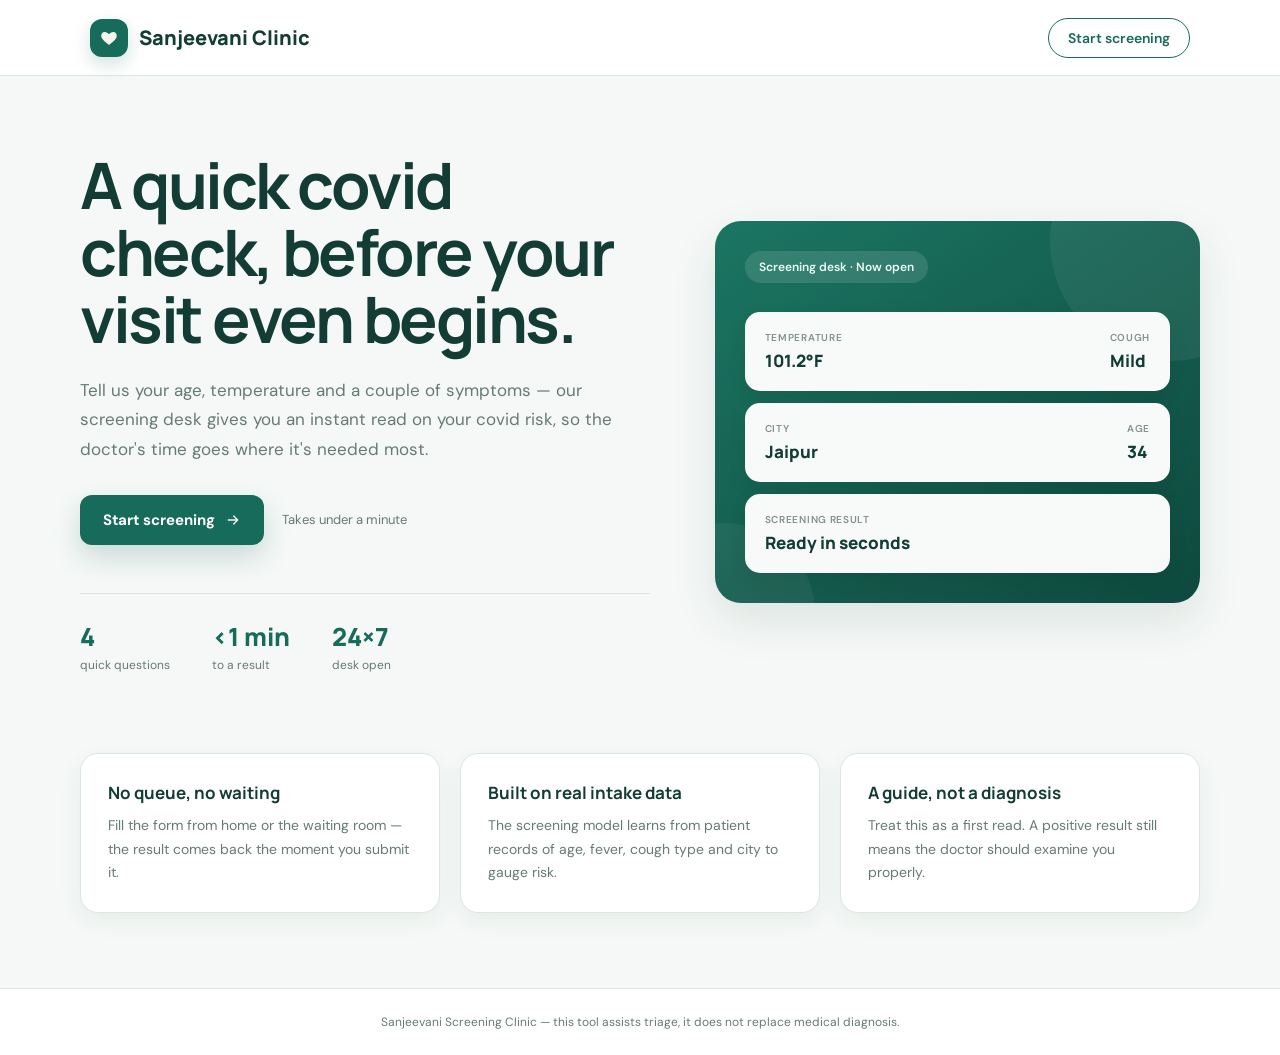
==== templates/index.html @ 03e8080e "new_File_project" ====
<!DOCTYPE html>
<html lang="en">
<head>
  <meta charset="UTF-8" />
  <meta name="viewport" content="width=device-width, initial-scale=1.0" />
  <title>Sanjeevani Screening Clinic</title>
  <link rel="stylesheet" href="/static/style.css" />
</head>
<body>

  <header class="site-header">
    <a href="/" class="brand">
      <span class="brand-mark">
        <svg width="18" height="18" viewBox="0 0 24 24" fill="none">
          <path d="M12 21s-7.5-4.6-9.8-9.4C.6 7.9 2.4 4.5 6 4.1c2-.2 3.6.9 6 3 2.4-2.1 4-3.2 6-3 3.6.4 5.4 3.8 3.8 7.5C19.5 16.4 12 21 12 21z" fill="#F6F3EC"/>
        </svg>
      </span>
      Sanjeevani Clinic
    </a>
    <nav>
      <a href="/predict">Start screening</a>
    </nav>
  </header>

  <main>
    <section class="hero">
      <div>
        <h1>A quick covid check, before your visit even begins.</h1>
        <p class="lede">
          Tell us your age, temperature and a couple of symptoms — our
          screening desk gives you an instant read on your covid risk,
          so the doctor's time goes where it's needed most.
        </p>
        <div class="cta-row">
          <a href="/predict" class="btn-primary">
            Start screening
            <svg width="16" height="16" viewBox="0 0 24 24" fill="none"><path d="M5 12h14M13 6l6 6-6 6" stroke="#F6F3EC" stroke-width="2" stroke-linecap="round" stroke-linejoin="round"/></svg>
          </a>
          <span class="hint-text">Takes under a minute</span>
        </div>

        <div class="stat-row">
          <div>
            <div class="stat-num">4</div>
            <div class="stat-label">quick questions</div>
          </div>
          <div>
            <div class="stat-num">&lt;1 min</div>
            <div class="stat-label">to a result</div>
          </div>
          <div>
            <div class="stat-num">24×7</div>
            <div class="stat-label">desk open</div>
          </div>
        </div>
      </div>

      <div class="hero-panel">
        <span class="badge">Screening desk · Now open</span>
        <div class="vitals-card">
          <div>
            <div class="label">Temperature</div>
            <div class="value">101.2°F</div>
          </div>
          <div>
            <div class="label">Cough</div>
            <div class="value">Mild</div>
          </div>
        </div>
        <div class="vitals-card">
          <div>
            <div class="label">City</div>
            <div class="value">Jaipur</div>
          </div>
          <div>
            <div class="label">Age</div>
            <div class="value">34</div>
          </div>
        </div>
        <div class="vitals-card">
          <div>
            <div class="label">Screening result</div>
            <div class="value">Ready in seconds</div>
          </div>
        </div>
      </div>
    </section>

    <section class="reasons">
      <div class="reason-card">
        <h3>No queue, no waiting</h3>
        <p>Fill the form from home or the waiting room — the result comes back the moment you submit it.</p>
      </div>
      <div class="reason-card">
        <h3>Built on real intake data</h3>
        <p>The screening model learns from patient records of age, fever, cough type and city to gauge risk.</p>
      </div>
      <div class="reason-card">
        <h3>A guide, not a diagnosis</h3>
        <p>Treat this as a first read. A positive result still means the doctor should examine you properly.</p>
      </div>
    </section>
  </main>

  <footer class="site-footer">
    Sanjeevani Screening Clinic — this tool assists triage, it does not replace medical diagnosis.
  </footer>

</body>
</html>
---- static/style.css ----
/* =========================================================
   SANJEEVANI HEALTHSCAN
   Modern Healthcare Screening UI
   ========================================================= */

@import url('https://fonts.googleapis.com/css2?family=DM+Sans:wght@400;500;600;700&family=Manrope:wght@600;700;800&display=swap');


/* ---------- Root ---------- */

:root {
  --paper: #f5f8f6;
  --white: #ffffff;

  --teal-900: #123c34;
  --teal-700: #176b5a;
  --teal-600: #21836d;
  --teal-500: #3c927d;

  --sage-100: #edf5f1;
  --sage-200: #dcebe5;

  --ink: #20352f;
  --ink-soft: #687a74;

  --line: #dce7e3;

  --shadow-sm: 0 8px 25px rgba(20, 60, 52, 0.06);
  --shadow-md: 0 18px 45px rgba(20, 60, 52, 0.10);

  --radius-sm: 12px;
  --radius-md: 18px;
  --radius-lg: 26px;
}


/* ---------- Reset ---------- */

* {
  box-sizing: border-box;
}

html {
  scroll-behavior: smooth;
}

body {
  margin: 0;
  padding: 0;

  min-height: 100vh;

  background: var(--paper);
  color: var(--ink);

  font-family: "DM Sans", sans-serif;

  -webkit-font-smoothing: antialiased;
}

a {
  color: inherit;
}


/* =========================================================
   HEADER
   ========================================================= */

.site-header {
  height: 76px;

  display: flex;
  align-items: center;
  justify-content: space-between;

  padding: 0 7%;

  background: rgba(255, 255, 255, 0.92);

  border-bottom: 1px solid var(--line);

  position: sticky;
  top: 0;
  z-index: 100;

  backdrop-filter: blur(12px);
}


/* Brand */

.brand {
  display: flex;
  align-items: center;
  gap: 11px;

  text-decoration: none;

  font-family: "Manrope", sans-serif;
  font-size: 20px;
  font-weight: 800;

  color: var(--teal-900);
}

.brand-mark {
  width: 38px;
  height: 38px;

  display: flex;
  align-items: center;
  justify-content: center;

  border-radius: 12px;

  background: var(--teal-700);

  box-shadow: 0 7px 18px rgba(23, 107, 90, 0.20);

  transition: transform 0.25s ease;
}

.brand:hover .brand-mark {
  transform: rotate(-5deg) scale(1.04);
}


/* Navigation */

.site-header nav a {
  display: inline-flex;
  align-items: center;

  padding: 10px 19px;

  border: 1px solid var(--teal-700);
  border-radius: 999px;

  color: var(--teal-700);

  text-decoration: none;

  font-size: 14px;
  font-weight: 600;

  transition:
    background 0.2s ease,
    color 0.2s ease,
    transform 0.2s ease;
}

.site-header nav a:hover {
  background: var(--teal-700);
  color: white;

  transform: translateY(-1px);
}


/* =========================================================
   MAIN
   ========================================================= */

main {
  flex: 1;
}


/* =========================================================
   HERO
   ========================================================= */

.hero {
  max-width: 1180px;

  min-height: 590px;

  margin: 0 auto;

  padding: 75px 30px 65px;

  display: grid;

  grid-template-columns: 1.08fr 0.92fr;

  gap: 65px;

  align-items: center;
}


/* Hero Heading */

.hero h1 {
  margin: 0 0 23px;

  max-width: 650px;

  font-family: "Manrope", sans-serif;

  font-size: clamp(42px, 5vw, 67px);

  line-height: 1.05;

  letter-spacing: -2.5px;

  color: var(--teal-900);
}


/* Description */

.hero p.lede {
  max-width: 600px;

  margin: 0 0 30px;

  color: var(--ink-soft);

  font-size: 17px;

  line-height: 1.75;
}


/* CTA */

.cta-row {
  display: flex;
  align-items: center;

  gap: 18px;
}

.btn-primary {
  display: inline-flex;
  align-items: center;

  gap: 10px;

  padding: 15px 23px;

  border-radius: 12px;

  background: var(--teal-700);

  color: white;

  text-decoration: none;

  font-size: 15px;
  font-weight: 700;

  box-shadow: 0 12px 28px rgba(23, 107, 90, 0.20);

  transition:
    transform 0.2s ease,
    background 0.2s ease,
    box-shadow 0.2s ease;
}

.btn-primary:hover {
  background: var(--teal-900);

  transform: translateY(-2px);

  box-shadow: 0 16px 32px rgba(23, 107, 90, 0.27);
}

.hint-text {
  color: var(--ink-soft);

  font-size: 13px;
}


/* =========================================================
   STATS
   ========================================================= */

.stat-row {
  display: flex;

  gap: 42px;

  margin-top: 48px;

  padding-top: 25px;

  border-top: 1px solid var(--line);
}

.stat-num {
  font-family: "Manrope", sans-serif;

  font-size: 25px;

  font-weight: 800;

  color: var(--teal-700);
}

.stat-label {
  margin-top: 3px;

  color: var(--ink-soft);

  font-size: 12px;
}


/* =========================================================
   HERO SCREENING CARD
   ========================================================= */

.hero-panel {
  position: relative;

  padding: 30px;

  overflow: hidden;

  border-radius: var(--radius-lg);

  background:
    linear-gradient(
      145deg,
      #1b7562,
      #0e493e
    );

  color: white;

  box-shadow: var(--shadow-md);
}


/* Decorative circles */

.hero-panel::before {
  content: "";

  position: absolute;

  width: 240px;
  height: 240px;

  right: -90px;
  top: -100px;

  border-radius: 50%;

  background: rgba(255, 255, 255, 0.06);
}

.hero-panel::after {
  content: "";

  position: absolute;

  width: 180px;
  height: 180px;

  left: -80px;
  bottom: -100px;

  border-radius: 50%;

  background: rgba(255, 255, 255, 0.05);
}


/* Badge */

.hero-panel .badge {
  position: relative;
  z-index: 2;

  display: inline-block;

  padding: 8px 14px;

  margin-bottom: 17px;

  border-radius: 999px;

  background: rgba(255, 255, 255, 0.12);

  color: #eafff8;

  font-size: 12px;

  font-weight: 600;
}


/* =========================================================
   VITAL CARDS
   ========================================================= */

.vitals-card {
  position: relative;
  z-index: 2;

  display: flex;

  align-items: center;

  justify-content: space-between;

  gap: 20px;

  margin-top: 12px;

  padding: 19px 20px;

  background: rgba(255, 255, 255, 0.97);

  border-radius: 15px;

  color: var(--ink);

  box-shadow: 0 7px 20px rgba(0, 0, 0, 0.07);

  transition: transform 0.2s ease;
}

.vitals-card:hover {
  transform: translateY(-3px);
}

.vitals-card .label {
  margin-bottom: 5px;

  color: #82918c;

  font-size: 10px;

  font-weight: 600;

  text-transform: uppercase;

  letter-spacing: 0.7px;
}

.vitals-card .value {
  font-family: "Manrope", sans-serif;

  font-size: 17px;

  font-weight: 800;

  color: var(--teal-900);
}


/* =========================================================
   REASONS / FEATURES
   ========================================================= */

.reasons {
  max-width: 1180px;

  margin: 0 auto;

  padding: 15px 30px 75px;

  display: grid;

  grid-template-columns: repeat(3, 1fr);

  gap: 20px;
}

.reason-card {
  padding: 27px;

  background: var(--white);

  border: 1px solid var(--line);

  border-radius: var(--radius-md);

  box-shadow: var(--shadow-sm);

  transition:
    transform 0.25s ease,
    box-shadow 0.25s ease;
}

.reason-card:hover {
  transform: translateY(-5px);

  box-shadow: var(--shadow-md);
}

.reason-card h3 {
  margin: 0 0 10px;

  font-family: "Manrope", sans-serif;

  font-size: 17px;

  font-weight: 700;

  color: var(--teal-900);
}

.reason-card p {
  margin: 0;

  color: var(--ink-soft);

  font-size: 14px;

  line-height: 1.7;
}


/* =========================================================
   PREDICTION / FORM PAGE
   ========================================================= */

.form-shell {
  max-width: 680px;

  margin: 0 auto;

  padding: 60px 24px 90px;
}

.form-shell .eyebrow-block {
  text-align: center;

  margin-bottom: 30px;
}

.form-shell h1 {
  margin: 0 0 10px;

  font-family: "Manrope", sans-serif;

  font-size: 34px;

  color: var(--teal-900);
}

.form-shell .sub {
  color: var(--ink-soft);

  font-size: 15px;
}


/* Form Card */

.card {
  margin-top: 25px;

  padding: 35px;

  background: var(--white);

  border: 1px solid var(--line);

  border-radius: var(--radius-lg);

  box-shadow: var(--shadow-sm);
}


/* Fields */

.field-grid {
  display: grid;

  grid-template-columns: 1fr 1fr;

  gap: 20px;
}

.field {
  display: flex;

  flex-direction: column;

  gap: 8px;

  margin-bottom: 20px;
}

.field.full {
  grid-column: 1 / -1;
}

.field label {
  color: var(--teal-900);

  font-size: 13px;

  font-weight: 600;
}

.field input,
.field select {
  width: 100%;

  padding: 13px 14px;

  border: 1px solid var(--line);

  border-radius: var(--radius-sm);

  background: var(--sage-100);

  color: var(--ink);

  font-family: inherit;

  font-size: 14px;

  transition:
    border 0.2s ease,
    box-shadow 0.2s ease,
    background 0.2s ease;
}

.field input:focus,
.field select:focus {
  outline: none;

  border-color: var(--teal-500);

  background: white;

  box-shadow: 0 0 0 3px rgba(60, 146, 125, 0.12);
}


/* Submit */

.submit-row {
  margin-top: 8px;
}

.submit-row button {
  width: 100%;

  padding: 15px;

  border: none;

  border-radius: 12px;

  background: var(--teal-700);

  color: white;

  font-family: inherit;

  font-size: 15px;

  font-weight: 700;

  cursor: pointer;

  transition:
    background 0.2s ease,
    transform 0.2s ease;
}

.submit-row button:hover {
  background: var(--teal-900);

  transform: translateY(-1px);
}


/* =========================================================
   RESULT CARD
   ========================================================= */

.result-card {
  display: flex;

  align-items: center;

  gap: 18px;

  margin-top: 25px;

  padding: 27px 30px;

  border-radius: var(--radius-lg);
}

.result-card.positive {
  background: #f9e7df;

  border: 1px solid #c6603f;
}

.result-card.negative {
  background: #e7f3e9;

  border: 1px solid #4f8f63;
}

.result-icon {
  width: 52px;
  height: 52px;

  flex-shrink: 0;

  display: flex;
  align-items: center;
  justify-content: center;

  border-radius: 50%;

  color: white;
}

.result-card.positive .result-icon {
  background: #c6603f;
}

.result-card.negative .result-icon {
  background: #4f8f63;
}

.result-title {
  margin: 0 0 4px;

  font-family: "Manrope", sans-serif;

  font-size: 20px;

  font-weight: 800;
}

.result-card.positive .result-title {
  color: #8c3d24;
}

.result-card.negative .result-title {
  color: #2e5e3d;
}

.result-sub {
  margin: 0;

  color: var(--ink-soft);

  font-size: 13px;

  line-height: 1.5;
}


/* =========================================================
   FOOTER
   ========================================================= */

.site-footer {
  padding: 25px;

  border-top: 1px solid var(--line);

  background: white;

  color: var(--ink-soft);

  text-align: center;

  font-size: 12px;
}


/* =========================================================
   RESPONSIVE
   ========================================================= */

@media (max-width: 900px) {

  .hero {
    grid-template-columns: 1fr;

    gap: 45px;

    padding-top: 55px;
  }

  .hero h1 {
    font-size: 50px;
  }

  .hero-panel {
    max-width: 650px;

    width: 100%;

    margin: auto;
  }

  .reasons {
    grid-template-columns: 1fr;

    max-width: 700px;
  }
}


@media (max-width: 600px) {

  .site-header {
    height: 68px;

    padding: 0 20px;
  }

  .brand {
    font-size: 17px;
  }

  .brand-mark {
    width: 34px;
    height: 34px;
  }

  .site-header nav a {
    padding: 8px 12px;

    font-size: 12px;
  }


  .hero {
    padding: 45px 20px 50px;
  }

  .hero h1 {
    font-size: 39px;

    letter-spacing: -1.5px;
  }

  .hero p.lede {
    font-size: 15px;
  }


  .cta-row {
    flex-direction: column;

    align-items: flex-start;
  }


  .stat-row {
    gap: 25px;

    flex-wrap: wrap;
  }


  .hero-panel {
    padding: 22px;
  }


  .vitals-card {
    padding: 16px;
  }


  .reasons {
    padding: 10px 20px 55px;
  }


  .card {
    padding: 23px;
  }


  .field-grid {
    grid-template-columns: 1fr;

    gap: 0;
  }


  .result-card {
    padding: 22px;

    align-items: flex-start;
  }
}
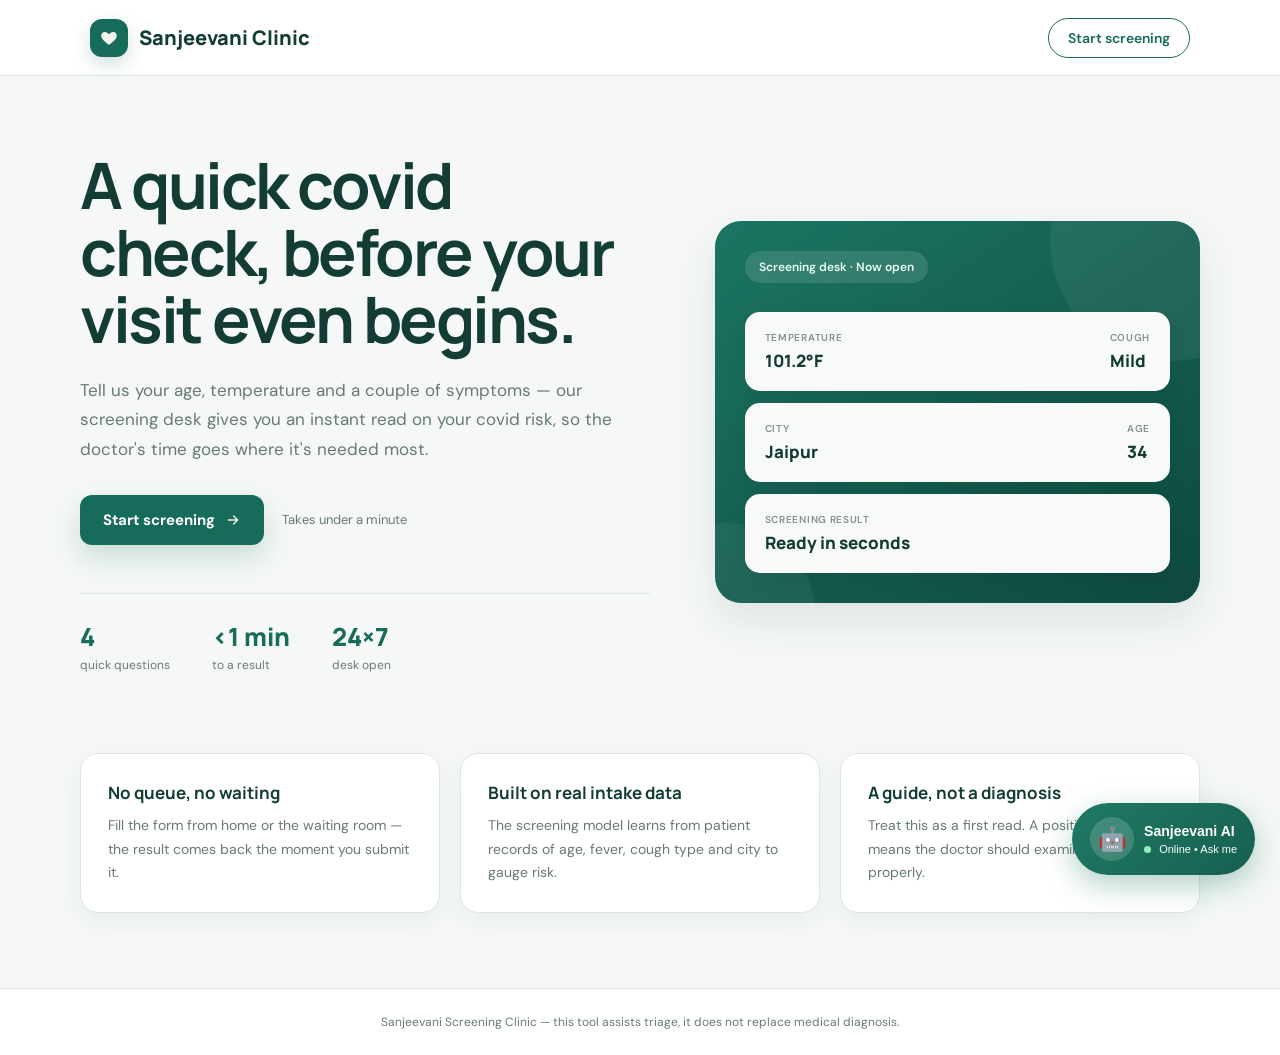
==== commit 73710c84: "project_files" ====
--- a/templates/index.html
+++ b/templates/index.html
@@ -1,111 +1,240 @@
-
 <!DOCTYPE html>
 <html lang="en">
 <head>
   <meta charset="UTF-8" />
   <meta name="viewport" content="width=device-width, initial-scale=1.0" />
   <title>Sanjeevani Screening Clinic</title>
+
   <link rel="stylesheet" href="/static/style.css" />
 </head>
+
 <body>
 
   <header class="site-header">
     <a href="/" class="brand">
       <span class="brand-mark">
         <svg width="18" height="18" viewBox="0 0 24 24" fill="none">
-          <path d="M12 21s-7.5-4.6-9.8-9.4C.6 7.9 2.4 4.5 6 4.1c2-.2 3.6.9 6 3 2.4-2.1 4-3.2 6-3 3.6.4 5.4 3.8 3.8 7.5C19.5 16.4 12 21 12 21z" fill="#F6F3EC"/>
+          <path
+            d="M12 21s-7.5-4.6-9.8-9.4C.6 7.9 2.4 4.5 6 4.1c2-.2 3.6.9 6 3 2.4-2.1 4-3.2 6-3 3.6.4 5.4 3.8 3.8 7.5C19.5 16.4 12 21 12 21z"
+            fill="#F6F3EC"
+          />
         </svg>
       </span>
+
       Sanjeevani Clinic
     </a>
+
     <nav>
       <a href="/predict">Start screening</a>
     </nav>
   </header>
 
+
   <main>
+
     <section class="hero">
+
       <div>
-        <h1>A quick covid check, before your visit even begins.</h1>
+
+        <h1>
+          A quick covid check, before your visit even begins.
+        </h1>
+
         <p class="lede">
           Tell us your age, temperature and a couple of symptoms — our
           screening desk gives you an instant read on your covid risk,
           so the doctor's time goes where it's needed most.
         </p>
+
         <div class="cta-row">
+
           <a href="/predict" class="btn-primary">
             Start screening
-            <svg width="16" height="16" viewBox="0 0 24 24" fill="none"><path d="M5 12h14M13 6l6 6-6 6" stroke="#F6F3EC" stroke-width="2" stroke-linecap="round" stroke-linejoin="round"/></svg>
+
+            <svg
+              width="16"
+              height="16"
+              viewBox="0 0 24 24"
+              fill="none"
+            >
+              <path
+                d="M5 12h14M13 6l6 6-6 6"
+                stroke="#F6F3EC"
+                stroke-width="2"
+                stroke-linecap="round"
+                stroke-linejoin="round"
+              />
+            </svg>
           </a>
-          <span class="hint-text">Takes under a minute</span>
-        </div>
+
+          <span class="hint-text">
+            Takes under a minute
+          </span>
+
+        </div>
+
 
         <div class="stat-row">
+
           <div>
             <div class="stat-num">4</div>
-            <div class="stat-label">quick questions</div>
-          </div>
+            <div class="stat-label">
+              quick questions
+            </div>
+          </div>
+
           <div>
             <div class="stat-num">&lt;1 min</div>
-            <div class="stat-label">to a result</div>
-          </div>
+            <div class="stat-label">
+              to a result
+            </div>
+          </div>
+
           <div>
             <div class="stat-num">24×7</div>
-            <div class="stat-label">desk open</div>
-          </div>
-        </div>
-      </div>
+            <div class="stat-label">
+              desk open
+            </div>
+          </div>
+
+        </div>
+
+      </div>
+
 
       <div class="hero-panel">
-        <span class="badge">Screening desk · Now open</span>
+
+        <span class="badge">
+          Screening desk · Now open
+        </span>
+
         <div class="vitals-card">
-          <div>
-            <div class="label">Temperature</div>
-            <div class="value">101.2°F</div>
-          </div>
-          <div>
-            <div class="label">Cough</div>
-            <div class="value">Mild</div>
-          </div>
-        </div>
+
+          <div>
+            <div class="label">
+              Temperature
+            </div>
+
+            <div class="value">
+              101.2°F
+            </div>
+          </div>
+
+          <div>
+            <div class="label">
+              Cough
+            </div>
+
+            <div class="value">
+              Mild
+            </div>
+          </div>
+
+        </div>
+
+
         <div class="vitals-card">
-          <div>
-            <div class="label">City</div>
-            <div class="value">Jaipur</div>
-          </div>
-          <div>
-            <div class="label">Age</div>
-            <div class="value">34</div>
-          </div>
-        </div>
+
+          <div>
+            <div class="label">
+              City
+            </div>
+
+            <div class="value">
+              Jaipur
+            </div>
+          </div>
+
+          <div>
+            <div class="label">
+              Age
+            </div>
+
+            <div class="value">
+              34
+            </div>
+          </div>
+
+        </div>
+
+
         <div class="vitals-card">
-          <div>
-            <div class="label">Screening result</div>
-            <div class="value">Ready in seconds</div>
-          </div>
-        </div>
-      </div>
+
+          <div>
+            <div class="label">
+              Screening result
+            </div>
+
+            <div class="value">
+              Ready in seconds
+            </div>
+          </div>
+
+        </div>
+
+      </div>
+
     </section>
 
+
     <section class="reasons">
+
       <div class="reason-card">
-        <h3>No queue, no waiting</h3>
-        <p>Fill the form from home or the waiting room — the result comes back the moment you submit it.</p>
-      </div>
+
+        <h3>
+          No queue, no waiting
+        </h3>
+
+        <p>
+          Fill the form from home or the waiting room — the result comes back
+          the moment you submit it.
+        </p>
+
+      </div>
+
+
       <div class="reason-card">
-        <h3>Built on real intake data</h3>
-        <p>The screening model learns from patient records of age, fever, cough type and city to gauge risk.</p>
-      </div>
+
+        <h3>
+          Built on real intake data
+        </h3>
+
+        <p>
+          The screening model learns from patient records of age, fever,
+          cough type and city to gauge risk.
+        </p>
+
+      </div>
+
+
       <div class="reason-card">
-        <h3>A guide, not a diagnosis</h3>
-        <p>Treat this as a first read. A positive result still means the doctor should examine you properly.</p>
-      </div>
+
+        <h3>
+          A guide, not a diagnosis
+        </h3>
+
+        <p>
+          Treat this as a first read. A positive result still means the doctor
+          should examine you properly.
+        </p>
+
+      </div>
+
     </section>
+
   </main>
 
+
   <footer class="site-footer">
-    Sanjeevani Screening Clinic — this tool assists triage, it does not replace medical diagnosis.
+
+    Sanjeevani Screening Clinic —
+    this tool assists triage, it does not replace medical diagnosis.
+
   </footer>
 
+
+  <!-- Sanjeevani Clinic Chatbot -->
+  <script src="/static/chatbot/chatbot.js"></script>
+
 </body>
-</html>
+</html>
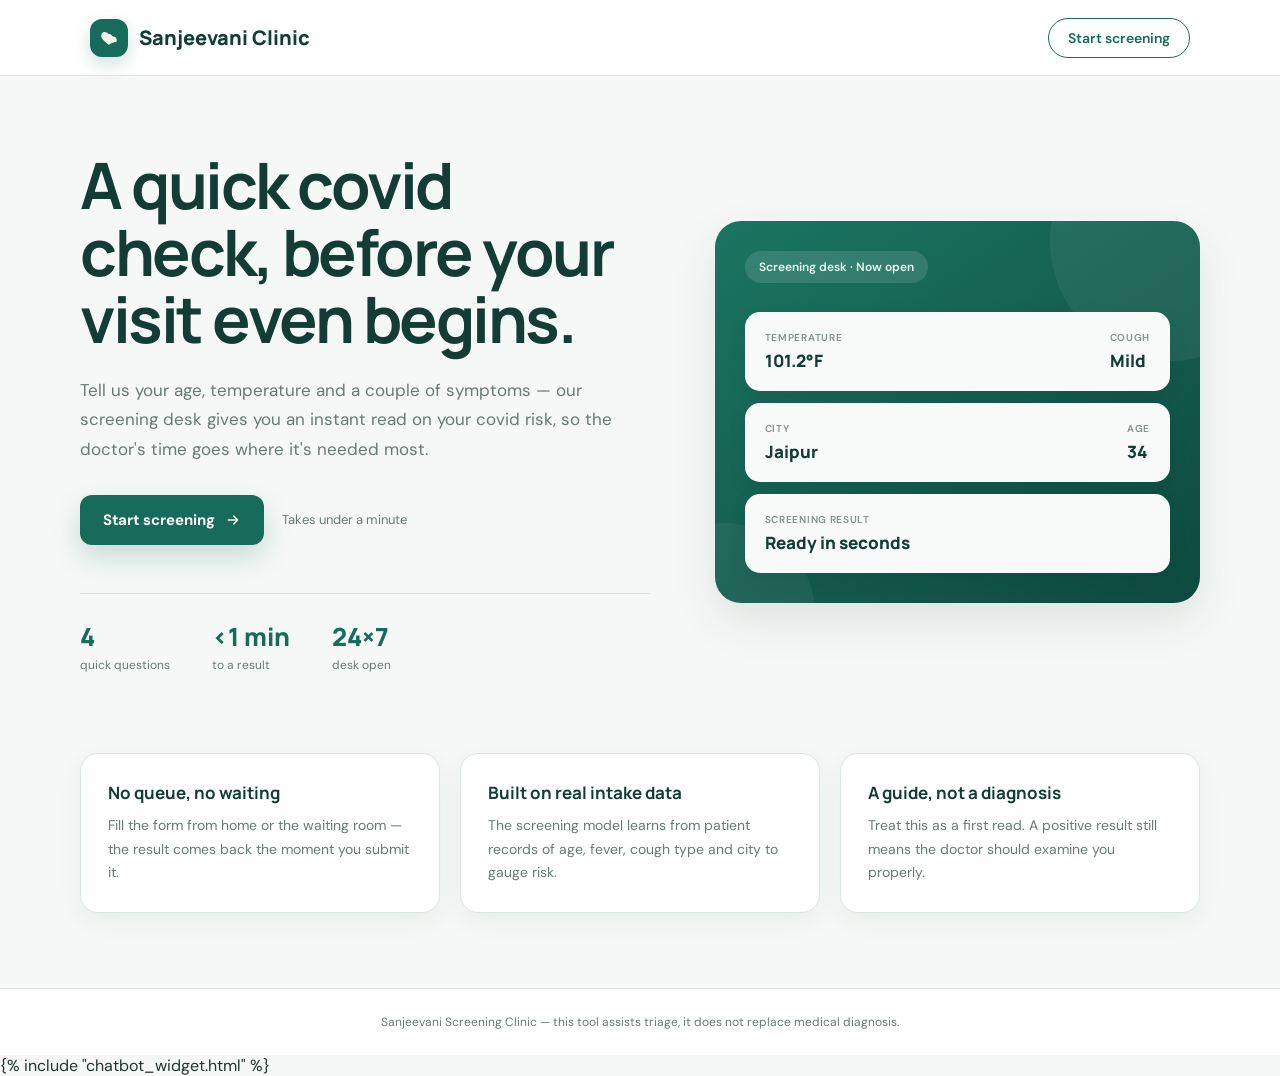
==== commit 1a79aa14: "add_new_files" ====
--- a/templates/index.html
+++ b/templates/index.html
@@ -1,21 +1,30 @@
+
+
+
+
 <!DOCTYPE html>
 <html lang="en">
+
 <head>
   <meta charset="UTF-8" />
   <meta name="viewport" content="width=device-width, initial-scale=1.0" />
+
   <title>Sanjeevani Screening Clinic</title>
 
-  <link rel="stylesheet" href="/static/style.css" />
+  <!-- New Sanjivni chatbot stylesheet -->
+  <link rel="stylesheet" href="/static/chatbot.css" />
+  <link rel="stylesheet" href="/static/style.css">
 </head>
 
 <body>
 
+  <!-- Website Header -->
   <header class="site-header">
     <a href="/" class="brand">
       <span class="brand-mark">
         <svg width="18" height="18" viewBox="0 0 24 24" fill="none">
           <path
-            d="M12 21s-7.5-4.6-9.8-9.4C.6 7.9 2.4 4.5 6 4.1c2-.2 3.6.9 6 3 2.4-2.1 4-3.2 6-3 3.6.4 5.4 3.8 3.8 7.5C19.5 16.4 12 21 12 21z"
+            d="M12 21s-7.5-4.6-9.8-9.4C.6 7.9 2.4 4.5 6 4.1c2-.2 3.6.9 6 3 2.4-2.1 4 3.2 6 3 3.6.4 5.4 3.8 3.8 7.5C19.5 16.4 12 21 12 21z"
             fill="#F6F3EC"
           />
         </svg>
@@ -30,6 +39,7 @@
   </header>
 
 
+  <!-- Main Website Content -->
   <main>
 
     <section class="hero">
@@ -78,23 +88,17 @@
 
           <div>
             <div class="stat-num">4</div>
-            <div class="stat-label">
-              quick questions
-            </div>
+            <div class="stat-label">quick questions</div>
           </div>
 
           <div>
             <div class="stat-num">&lt;1 min</div>
-            <div class="stat-label">
-              to a result
-            </div>
+            <div class="stat-label">to a result</div>
           </div>
 
           <div>
             <div class="stat-num">24×7</div>
-            <div class="stat-label">
-              desk open
-            </div>
+            <div class="stat-label">desk open</div>
           </div>
 
         </div>
@@ -109,67 +113,36 @@
         </span>
 
         <div class="vitals-card">
-
-          <div>
-            <div class="label">
-              Temperature
-            </div>
-
-            <div class="value">
-              101.2°F
-            </div>
-          </div>
-
-          <div>
-            <div class="label">
-              Cough
-            </div>
-
-            <div class="value">
-              Mild
-            </div>
-          </div>
-
+          <div>
+            <div class="label">Temperature</div>
+            <div class="value">101.2°F</div>
+          </div>
+
+          <div>
+            <div class="label">Cough</div>
+            <div class="value">Mild</div>
+          </div>
         </div>
 
 
         <div class="vitals-card">
-
-          <div>
-            <div class="label">
-              City
-            </div>
-
-            <div class="value">
-              Jaipur
-            </div>
-          </div>
-
-          <div>
-            <div class="label">
-              Age
-            </div>
-
-            <div class="value">
-              34
-            </div>
-          </div>
-
+          <div>
+            <div class="label">City</div>
+            <div class="value">Jaipur</div>
+          </div>
+
+          <div>
+            <div class="label">Age</div>
+            <div class="value">34</div>
+          </div>
         </div>
 
 
         <div class="vitals-card">
-
-          <div>
-            <div class="label">
-              Screening result
-            </div>
-
-            <div class="value">
-              Ready in seconds
-            </div>
-          </div>
-
+          <div>
+            <div class="label">Screening result</div>
+            <div class="value">Ready in seconds</div>
+          </div>
         </div>
 
       </div>
@@ -180,44 +153,29 @@
     <section class="reasons">
 
       <div class="reason-card">
-
-        <h3>
-          No queue, no waiting
-        </h3>
-
+        <h3>No queue, no waiting</h3>
         <p>
           Fill the form from home or the waiting room — the result comes back
           the moment you submit it.
         </p>
-
       </div>
 
 
       <div class="reason-card">
-
-        <h3>
-          Built on real intake data
-        </h3>
-
+        <h3>Built on real intake data</h3>
         <p>
           The screening model learns from patient records of age, fever,
           cough type and city to gauge risk.
         </p>
-
       </div>
 
 
       <div class="reason-card">
-
-        <h3>
-          A guide, not a diagnosis
-        </h3>
-
+        <h3>A guide, not a diagnosis</h3>
         <p>
           Treat this as a first read. A positive result still means the doctor
           should examine you properly.
         </p>
-
       </div>
 
     </section>
@@ -225,16 +183,18 @@
   </main>
 
 
+  <!-- Website Footer -->
   <footer class="site-footer">
-
     Sanjeevani Screening Clinic —
     this tool assists triage, it does not replace medical diagnosis.
-
   </footer>
 
 
-  <!-- Sanjeevani Clinic Chatbot -->
-  <script src="/static/chatbot/chatbot.js"></script>
+  <!-- New chatbot widget: include only once -->
+  {% include "chatbot_widget.html" %}
+
+  <!-- New chatbot JavaScript -->
+  <script src="/static/chatbot.js" defer></script>
 
 </body>
-</html>+</html>
--- a/static/chatbot.css
+++ b/static/chatbot.css
@@ -0,0 +1,692 @@
+
+/* ========================================
+   SANJIVNI CHATBOT - MAIN WIDGET
+======================================== */
+
+#sanjivni-chatbot {
+    --chat-primary: #147d64;
+    --chat-primary-dark: #0d624e;
+    --chat-primary-light: #e8f5ef;
+    --chat-bg: #ffffff;
+    --chat-text: #243b34;
+    --chat-muted: #71817b;
+    --chat-border: #e2ebe6;
+    --chat-shadow: 0 18px 60px rgba(18, 64, 49, 0.20);
+
+    font-family: Inter, "Segoe UI", Arial, sans-serif;
+    color: var(--chat-text);
+    line-height: 1.5;
+}
+
+#sanjivni-chatbot *,
+#sanjivni-chatbot *::before,
+#sanjivni-chatbot *::after {
+    box-sizing: border-box;
+}
+
+#sanjivni-chatbot button,
+#sanjivni-chatbot textarea {
+    font: inherit;
+}
+
+#sanjivni-chatbot button {
+    -webkit-tap-highlight-color: transparent;
+}
+
+#sanjivni-chatbot button:focus-visible,
+#sanjivni-chatbot textarea:focus-visible {
+    outline: 3px solid rgba(20, 125, 100, 0.35);
+    outline-offset: 3px;
+}
+
+#sanjivni-chatbot [hidden] {
+    display: none !important;
+}
+
+/* ========================================
+   FLOATING CHAT BUTTON
+======================================== */
+
+.sanjivni-chat-toggle {
+    position: fixed;
+    right: 28px;
+    bottom: 28px;
+    z-index: 9998;
+
+    display: flex;
+    align-items: center;
+    justify-content: center;
+    gap: 11px;
+
+    min-width: 70px;
+    height: 70px;
+    padding: 0 22px;
+
+    border: 0;
+    border-radius: 40px;
+    background: linear-gradient(135deg, #16896e, #0d6b54);
+    color: #ffffff;
+
+    box-shadow: 0 8px 28px rgba(20, 125, 100, 0.35);
+    cursor: pointer;
+
+    transition:
+        transform 0.25s ease,
+        box-shadow 0.25s ease,
+        background 0.25s ease;
+}
+
+.sanjivni-chat-toggle:hover {
+    transform: translateY(-4px);
+    box-shadow: 0 12px 32px rgba(20, 125, 100, 0.42);
+}
+
+.sanjivni-chat-toggle:active {
+    transform: scale(0.97);
+}
+
+.sanjivni-chat-toggle .chat-icon {
+    width: 30px;
+    height: 30px;
+    fill: none;
+    stroke: currentColor;
+    stroke-width: 1.8;
+    stroke-linecap: round;
+    stroke-linejoin: round;
+}
+
+.chat-toggle-label {
+    font-size: 15px;
+    font-weight: 700;
+    white-space: nowrap;
+}
+
+.chat-notification-dot {
+    position: absolute;
+    top: 2px;
+    right: 3px;
+
+    width: 13px;
+    height: 13px;
+    border: 2px solid #ffffff;
+    border-radius: 50%;
+    background: #35d49a;
+}
+
+/* ========================================
+   CHAT WINDOW
+======================================== */
+
+.sanjivni-chat-window {
+    position: fixed;
+    right: 28px;
+    bottom: 112px;
+    z-index: 9999;
+
+    display: flex;
+    flex-direction: column;
+
+    width: 390px;
+    max-width: calc(100vw - 32px);
+    height: min(590px, calc(100dvh - 145px));
+    min-height: 360px;
+
+    overflow: hidden;
+    border: 1px solid rgba(226, 235, 230, 0.9);
+    border-radius: 22px;
+    background: var(--chat-bg);
+    box-shadow: var(--chat-shadow);
+
+    transform-origin: bottom right;
+    animation: sanjivni-chat-enter 0.22s ease-out;
+}
+
+@keyframes sanjivni-chat-enter {
+    from {
+        opacity: 0;
+        transform: translateY(12px) scale(0.97);
+    }
+
+    to {
+        opacity: 1;
+        transform: translateY(0) scale(1);
+    }
+}
+
+/* ========================================
+   HEADER
+======================================== */
+
+.sanjivni-chat-header {
+    display: flex;
+    align-items: center;
+    justify-content: space-between;
+    gap: 12px;
+
+    padding: 18px 17px;
+    background: linear-gradient(120deg, #147d64, #0e6953);
+    color: #ffffff;
+}
+
+.chat-brand {
+    display: flex;
+    align-items: center;
+    gap: 12px;
+    min-width: 0;
+}
+
+.chat-brand-icon {
+    display: grid;
+    place-items: center;
+    flex-shrink: 0;
+
+    width: 43px;
+    height: 43px;
+    border: 1px solid rgba(255, 255, 255, 0.3);
+    border-radius: 14px;
+    background: rgba(255, 255, 255, 0.16);
+}
+
+.chat-brand-icon svg {
+    width: 24px;
+    height: 24px;
+    fill: none;
+    stroke: currentColor;
+    stroke-width: 1.8;
+    stroke-linecap: round;
+}
+
+.chat-brand-info {
+    min-width: 0;
+}
+
+.chat-brand-info h2 {
+    margin: 0;
+    color: #ffffff;
+    font-size: 16px;
+    font-weight: 750;
+    line-height: 1.35;
+}
+
+.chat-brand-info p {
+    display: flex;
+    align-items: center;
+    gap: 6px;
+
+    margin: 4px 0 0;
+    color: rgba(255, 255, 255, 0.85);
+    font-size: 11px;
+}
+
+.chat-online-indicator {
+    width: 7px;
+    height: 7px;
+    flex-shrink: 0;
+    border-radius: 50%;
+    background: #69f0b3;
+}
+
+.chat-header-actions {
+    display: flex;
+    align-items: center;
+    gap: 5px;
+}
+
+.chat-header-btn {
+    display: grid;
+    place-items: center;
+
+    width: 32px;
+    height: 32px;
+    padding: 0;
+
+    border: 0;
+    border-radius: 9px;
+    background: rgba(255, 255, 255, 0.13);
+    color: #ffffff;
+
+    font-size: 23px !important;
+    line-height: 1;
+    cursor: pointer;
+
+    transition: background 0.2s ease;
+}
+
+.chat-header-btn:hover {
+    background: rgba(255, 255, 255, 0.25);
+}
+
+/* ========================================
+   MESSAGE AREA
+======================================== */
+
+.sanjivni-chat-messages {
+    display: flex;
+    flex: 1;
+    flex-direction: column;
+    gap: 17px;
+
+    min-height: 0;
+    padding: 19px 15px;
+    overflow-y: auto;
+    overscroll-behavior: contain;
+    background: #fbfdfc;
+    scroll-behavior: smooth;
+}
+
+.sanjivni-chat-messages::-webkit-scrollbar {
+    width: 5px;
+}
+
+.sanjivni-chat-messages::-webkit-scrollbar-thumb {
+    border-radius: 10px;
+    background: #d7e5de;
+}
+
+.chat-date-label {
+    align-self: center;
+    padding: 5px 10px;
+    border-radius: 20px;
+    background: #edf5f0;
+    color: #688077;
+    font-size: 9px;
+    font-weight: 750;
+    letter-spacing: 1px;
+}
+
+.chat-message {
+    display: flex;
+    align-items: flex-start;
+    gap: 9px;
+    max-width: 100%;
+}
+
+.assistant-message {
+    align-self: flex-start;
+}
+
+.user-message {
+    align-self: flex-end;
+    flex-direction: row-reverse;
+    max-width: 88%;
+}
+
+.message-avatar {
+    display: grid;
+    place-items: center;
+    flex-shrink: 0;
+
+    width: 30px;
+    height: 30px;
+    border-radius: 10px;
+    background: var(--chat-primary-light);
+    color: var(--chat-primary);
+    font-size: 13px;
+    font-weight: 800;
+}
+
+.message-content {
+    display: flex;
+    flex-direction: column;
+    gap: 4px;
+    min-width: 0;
+    max-width: calc(100% - 39px);
+}
+
+.user-message .message-content {
+    align-items: flex-end;
+}
+
+.message-sender {
+    margin: 0;
+    color: var(--chat-muted);
+    font-size: 10px;
+    font-weight: 700;
+}
+
+.message-bubble {
+    padding: 11px 13px;
+    border: 1px solid var(--chat-border);
+    border-radius: 4px 15px 15px 15px;
+    background: #ffffff;
+
+    font-size: 13px;
+    line-height: 1.65;
+    overflow-wrap: anywhere;
+}
+
+.message-bubble p {
+    margin: 0 0 8px;
+}
+
+.message-bubble p:last-child {
+    margin-bottom: 0;
+}
+
+.user-message .message-bubble {
+    border: 0;
+    border-radius: 15px 4px 15px 15px;
+    background: var(--chat-primary);
+    color: #ffffff;
+}
+
+.message-time {
+    color: #94a29c;
+    font-size: 9px;
+}
+
+/* Loading indicator */
+
+.chat-typing {
+    display: flex;
+    align-items: center;
+    gap: 5px;
+    padding: 13px 15px;
+}
+
+.chat-typing span {
+    width: 6px;
+    height: 6px;
+    border-radius: 50%;
+    background: #80a99a;
+    animation: sanjivni-typing 1s infinite ease-in-out;
+}
+
+.chat-typing span:nth-child(2) {
+    animation-delay: 0.15s;
+}
+
+.chat-typing span:nth-child(3) {
+    animation-delay: 0.3s;
+}
+
+@keyframes sanjivni-typing {
+    0%, 60%, 100% {
+        opacity: 0.45;
+        transform: translateY(0);
+    }
+
+    30% {
+        opacity: 1;
+        transform: translateY(-4px);
+    }
+}
+
+/* ========================================
+   SUGGESTED QUESTIONS
+======================================== */
+
+.chat-suggestions {
+    display: flex;
+    flex-wrap: wrap;
+    gap: 7px;
+
+    padding: 9px 14px 12px;
+    border-top: 1px solid #edf2ef;
+    background: #ffffff;
+}
+
+.chat-suggestions button {
+    padding: 7px 10px;
+    border: 1px solid #cfe5da;
+    border-radius: 18px;
+    background: #ffffff;
+    color: #176b55;
+
+    font-size: 10px;
+    font-weight: 650;
+    cursor: pointer;
+
+    transition:
+        background 0.2s ease,
+        border-color 0.2s ease;
+}
+
+.chat-suggestions button:hover {
+    border-color: var(--chat-primary);
+    background: var(--chat-primary-light);
+}
+
+/* ========================================
+   MESSAGE INPUT
+======================================== */
+
+.sanjivni-chat-form {
+    display: flex;
+    align-items: flex-end;
+    gap: 10px;
+
+    margin: 0;
+    padding: 12px 14px;
+
+    border-top: 1px solid var(--chat-border);
+    background: #ffffff;
+}
+
+.sanjivni-chat-form textarea {
+    flex: 1;
+    width: 0;
+    min-height: 43px;
+    max-height: 110px;
+    padding: 12px 13px;
+
+    resize: none;
+    overflow-y: auto;
+
+    border: 1px solid #dfe9e3;
+    border-radius: 14px;
+    background: #f8fbf9;
+    color: var(--chat-text);
+
+    font-size: 13px;
+    line-height: 1.45;
+}
+
+.sanjivni-chat-form textarea::placeholder {
+    color: #98a7a0;
+}
+
+.sanjivni-chat-form textarea:focus {
+    border-color: var(--chat-primary);
+    background: #ffffff;
+    outline: none;
+}
+
+.chat-send-btn {
+    display: grid;
+    place-items: center;
+    flex-shrink: 0;
+
+    width: 43px;
+    height: 43px;
+    padding: 0;
+
+    border: 0;
+    border-radius: 13px;
+    background: var(--chat-primary);
+    color: #ffffff;
+    cursor: pointer;
+
+    transition:
+        background 0.2s ease,
+        transform 0.2s ease;
+}
+
+.chat-send-btn:hover {
+    transform: translateY(-2px);
+    background: var(--chat-primary-dark);
+}
+
+.chat-send-btn:disabled {
+    cursor: not-allowed;
+    opacity: 0.55;
+    transform: none;
+}
+
+.chat-send-btn svg {
+    width: 19px;
+    height: 19px;
+    fill: none;
+    stroke: currentColor;
+    stroke-width: 1.8;
+    stroke-linecap: round;
+    stroke-linejoin: round;
+}
+
+/* ========================================
+   FOOTER
+======================================== */
+
+.sanjivni-chat-footer {
+    display: flex;
+    flex-direction: column;
+    align-items: center;
+    gap: 3px;
+
+    padding: 0 12px 12px;
+    background: #ffffff;
+    color: #819189;
+
+    font-size: 9px;
+    text-align: center;
+}
+
+.sanjivni-chat-footer span:first-child {
+    color: #55776a;
+    font-weight: 700;
+}
+
+.sr-only {
+    position: absolute;
+    width: 1px;
+    height: 1px;
+    padding: 0;
+    margin: -1px;
+    overflow: hidden;
+    clip: rect(0, 0, 0, 0);
+    white-space: nowrap;
+    border: 0;
+}
+
+/* ========================================
+   TABLETS AND MOBILE
+======================================== */
+
+@media (max-width: 600px) {
+    .sanjivni-chat-toggle {
+        right: 18px;
+        bottom: 18px;
+        min-width: 62px;
+        height: 62px;
+        padding: 0 18px;
+    }
+
+    .sanjivni-chat-toggle .chat-icon {
+        width: 27px;
+        height: 27px;
+    }
+
+    .chat-toggle-label {
+        font-size: 13px;
+    }
+
+    .sanjivni-chat-window {
+        right: 12px;
+        bottom: 92px;
+        width: calc(100vw - 24px);
+        max-width: 420px;
+        height: min(620px, calc(100dvh - 112px));
+        min-height: 340px;
+        border-radius: 19px;
+    }
+
+    .sanjivni-chat-header {
+        padding: 15px 13px;
+    }
+
+    .sanjivni-chat-messages {
+        padding: 15px 12px;
+    }
+}
+
+@media (max-width: 360px) {
+    .sanjivni-chat-toggle {
+        right: 12px;
+        bottom: 12px;
+        min-width: 56px;
+        height: 56px;
+        padding: 0 15px;
+    }
+
+    .chat-toggle-label {
+        font-size: 12px;
+    }
+
+    .sanjivni-chat-window {
+        right: 8px;
+        bottom: 78px;
+        width: calc(100vw - 16px);
+        height: calc(100dvh - 94px);
+        min-height: 300px;
+    }
+
+    .chat-suggestions {
+        gap: 5px;
+        padding-right: 9px;
+        padding-left: 9px;
+    }
+
+    .chat-suggestions button {
+        font-size: 9px;
+    }
+}
+
+@media (prefers-reduced-motion: reduce) {
+    .sanjivni-chatbot *,
+    .sanjivni-chatbot *::before,
+    .sanjivni-chatbot *::after {
+        animation-duration: 0.01ms !important;
+        animation-iteration-count: 1 !important;
+        scroll-behavior: auto !important;
+        transition-duration: 0.01ms !important;
+    }
+}
+
+.sanjivni-auth-panel {
+    padding: 12px 16px;
+    border-bottom: 1px solid #e5e7eb;
+}
+
+.sanjivni-auth-panel form {
+    display: grid;
+    gap: 8px;
+    margin-top: 12px;
+}
+
+.sanjivni-auth-panel input,
+.sanjivni-auth-panel select,
+.sanjivni-auth-panel textarea {
+    width: 100%;
+    box-sizing: border-box;
+    padding: 9px;
+    border: 1px solid #cbd5e1;
+    border-radius: 8px;
+    font: inherit;
+}
+
+.sanjivni-auth-panel button {
+    margin: 4px 6px 4px 0;
+    padding: 9px 13px;
+    border: 0;
+    border-radius: 8px;
+    cursor: pointer;
+}
+
+#sanjivni-auth-error {
+    color: #b91c1c;
+    font-size: 13px;
+}
+
+[hidden] {
+    display: none !important;
+}
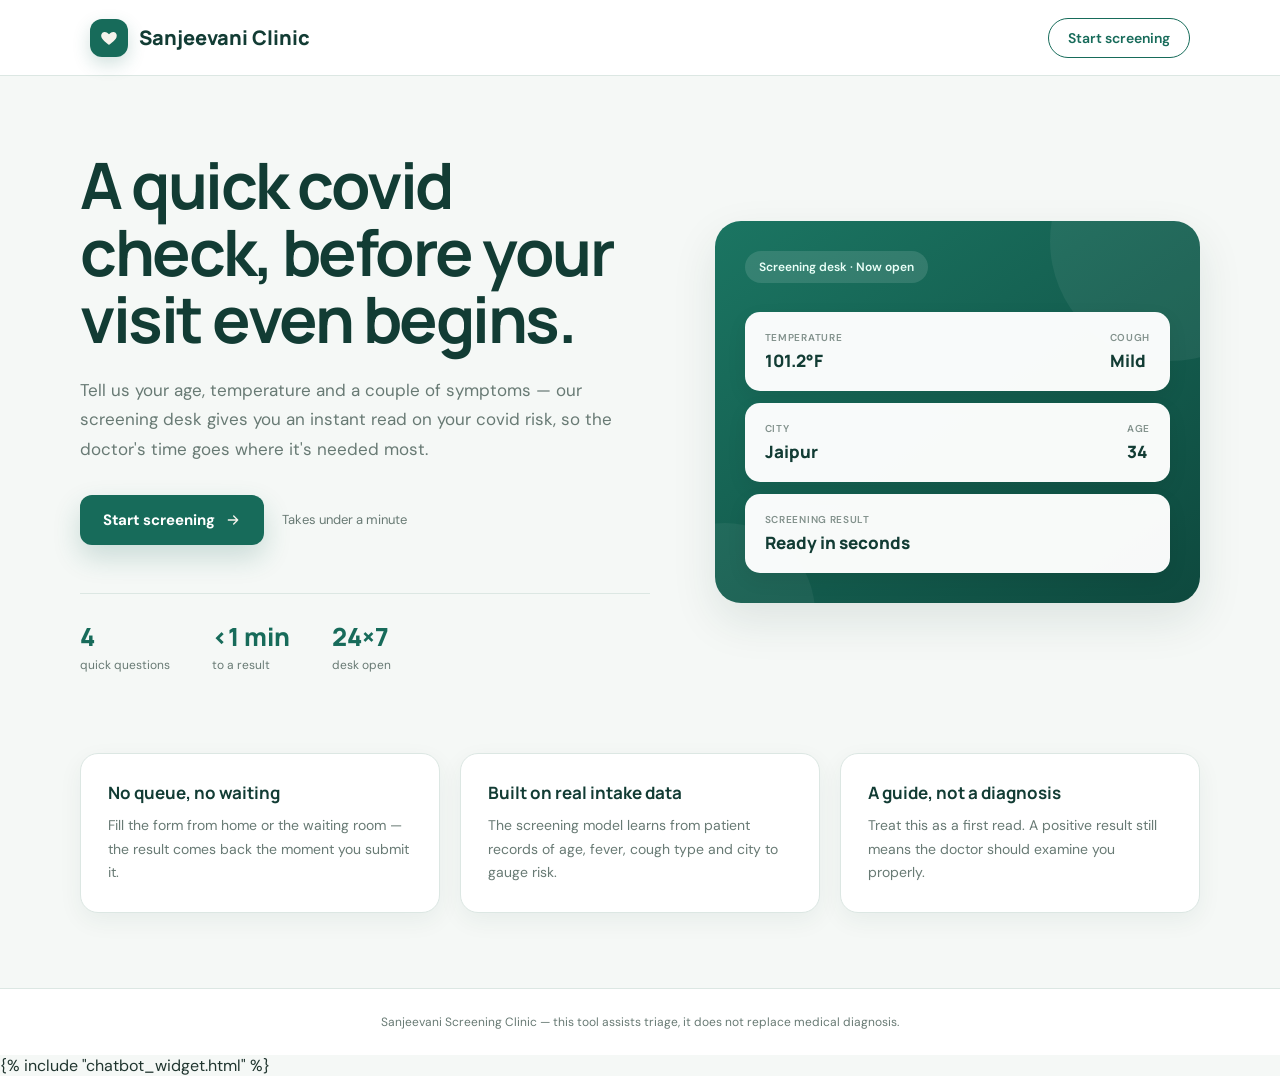
==== commit dac78f5f: "add_new_files" ====
--- a/templates/index.html
+++ b/templates/index.html
@@ -12,8 +12,8 @@
   <title>Sanjeevani Screening Clinic</title>
 
   <!-- New Sanjivni chatbot stylesheet -->
-  <link rel="stylesheet" href="/static/chatbot.css" />
-  <link rel="stylesheet" href="/static/style.css">
+  <link rel="stylesheet" href="/static/chatbot.css?v=20261012" />
+  <link rel="stylesheet" href="/static/style.css?v=20261012">
 </head>
 
 <body>
@@ -24,7 +24,7 @@
       <span class="brand-mark">
         <svg width="18" height="18" viewBox="0 0 24 24" fill="none">
           <path
-            d="M12 21s-7.5-4.6-9.8-9.4C.6 7.9 2.4 4.5 6 4.1c2-.2 3.6.9 6 3 2.4-2.1 4 3.2 6 3 3.6.4 5.4 3.8 3.8 7.5C19.5 16.4 12 21 12 21z"
+            d="M12 21s-7.5-4.6-9.8-9.4C.6 7.9 2.4 4.5 6 4.1c2-.2 3.6.9 6 3 2.4-2.1 4-3.2 6-3 3.6.4 5.4 3.8 3.8 7.5C19.5 16.4 12 21 12 21z"
             fill="#F6F3EC"
           />
         </svg>
@@ -194,7 +194,7 @@
   {% include "chatbot_widget.html" %}
 
   <!-- New chatbot JavaScript -->
-  <script src="/static/chatbot.js" defer></script>
+  <script src="/static/chatbot.js?v=20261012" defer></script>
 
 </body>
 </html>
--- a/static/chatbot.css
+++ b/static/chatbot.css
@@ -652,15 +652,70 @@
     }
 }
 
+/* ========================================
+   AUTH PANEL (login / register banner)
+======================================== */
+
 .sanjivni-auth-panel {
+    flex: 0 1 auto;
+    min-height: 0;
+    max-height: 100%;
+    overflow-y: auto;
+    overscroll-behavior: contain;
     padding: 12px 16px;
-    border-bottom: 1px solid #e5e7eb;
+    border-bottom: 1px solid var(--chat-border, #e5e7eb);
+    background: var(--chat-primary-light, #e8f5ef);
+    font-size: 13px;
+}
+
+/* While a form is open, let the panel take the full window height
+   so the Create-account button is never cut off. */
+.sanjivni-auth-panel:has(#sanjivni-logout[hidden]),
+.sanjivni-auth-panel:has(form:not([hidden])) {
+    flex: 1 1 auto;
+    background: #ffffff;
+}
+
+#sanjivni-auth-status {
+    color: var(--chat-text, #243b34);
+    font-weight: 600;
+    overflow-wrap: anywhere;
+}
+
+#sanjivni-auth-actions {
+    display: flex;
+    gap: 8px;
+    margin-top: 10px;
+}
+
+/* Logged in: compact one-line banner (status + Logout) */
+.sanjivni-auth-panel:has(#sanjivni-logout:not([hidden])) {
+    display: flex;
+    align-items: center;
+    justify-content: space-between;
+    gap: 10px;
+    padding: 8px 14px;
+}
+
+.sanjivni-auth-panel:has(#sanjivni-logout:not([hidden])) #sanjivni-auth-error:empty {
+    display: none;
+}
+
+.sanjivni-auth-panel h3 {
+    margin: 0 0 4px;
+    font-size: 15px;
 }
 
 .sanjivni-auth-panel form {
     display: grid;
-    gap: 8px;
-    margin-top: 12px;
+    gap: 6px;
+    margin-top: 10px;
+}
+
+.sanjivni-auth-panel label {
+    font-size: 12px;
+    font-weight: 600;
+    color: var(--chat-muted, #71817b);
 }
 
 .sanjivni-auth-panel input,
@@ -672,21 +727,58 @@
     border: 1px solid #cbd5e1;
     border-radius: 8px;
     font: inherit;
+    background: #fff;
+}
+
+.sanjivni-auth-panel textarea {
+    min-height: 56px;
+    resize: vertical;
 }
 
 .sanjivni-auth-panel button {
     margin: 4px 6px 4px 0;
-    padding: 9px 13px;
+    padding: 9px 14px;
     border: 0;
     border-radius: 8px;
+    background: var(--chat-primary, #147d64);
+    color: #fff;
+    font-weight: 600;
     cursor: pointer;
 }
 
+.sanjivni-auth-panel button:hover {
+    background: var(--chat-primary-dark, #0d624e);
+}
+
+/* Secondary buttons (Back / Cancel / Logout) */
+#sanjivni-login-cancel,
+#sanjivni-register-cancel,
+#sanjivni-logout {
+    background: #eef2f0;
+    color: var(--chat-text, #243b34);
+}
+
+#sanjivni-login-cancel:hover,
+#sanjivni-register-cancel:hover,
+#sanjivni-logout:hover {
+    background: #dde6e1;
+}
+
+#sanjivni-logout {
+    margin: 0;
+    white-space: nowrap;
+}
+
 #sanjivni-auth-error {
+    margin: 6px 0 0;
     color: #b91c1c;
     font-size: 13px;
 }
 
+#sanjivni-auth-error:empty {
+    display: none;
+}
+
 [hidden] {
     display: none !important;
 }
